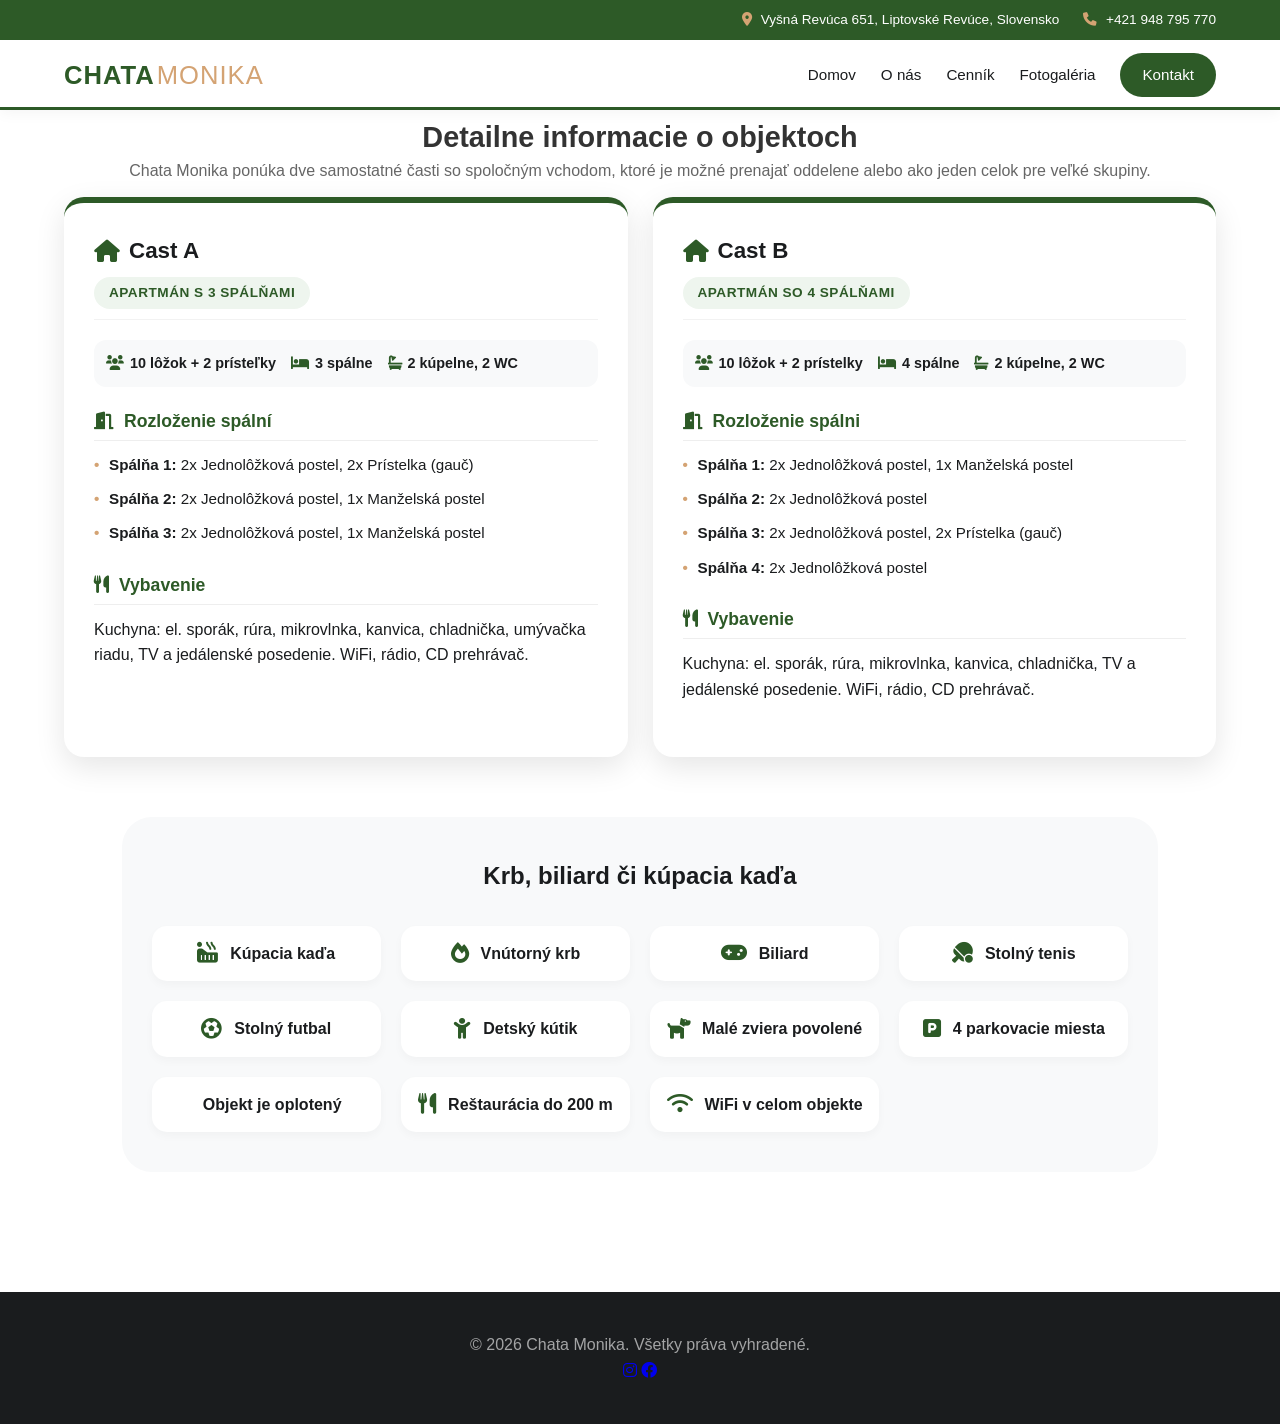
==== additional.html @ 8c073a91 "moja prva zmena" ====
<!DOCTYPE html>
<html lang="sk">
<head>
    <meta charset="UTF-8">
    <meta name="viewport" content="width=device-width, initial-scale=1.0">
    <title>Bližšie informácie | Chata Monika</title>
    <link rel="stylesheet" href="style.css">
    <link rel="stylesheet" href="https://cdnjs.cloudflare.com/ajax/libs/font-awesome/6.0.0/css/all.min.css">
</head>
<body>

    <div class="topbar">
        <div class="topbar-content">
            <span><i class="fas fa-map-marker-alt"></i> Vyšná Revúca 651, Liptovské Revúce, Slovensko</span>
            <span><i class="fas fa-phone"></i> +421 948 795 770</span>
        </div>
    </div>

    <nav>
        <div class="nav-container">
            <div class="logo">
                <a href="index.html#domov">CHATA<span>MONIKA</span></a>
            </div>
            
            <div class="menu-toggle" id="mobile-menu">
                <i class="fas fa-bars"></i>
            </div>
            
            <div class="nav-links">
                <a href="index.html#domov">Domov</a>
                <a href="index.html#o-nas">O nás</a>
                <a href="index.html#cennik">Cenník</a>
                <a href="gallery.html">Fotogaléria</a>
                <a href="index.html#kontakt" class="btn-small">Kontakt</a>
            </div>
        </div>
    </nav>

    <main class="main-layout additional-page">
        <article class="content-area">
            
            <header class="section-header">
                <h1>Detailne informacie o objektoch</h1>
                <p>Chata Monika ponúka dve samostatné časti so spoločným vchodom, ktoré je možné prenajať oddelene alebo ako jeden celok pre veľké skupiny.</p>
            </header>

            <div class="object-grid">
                
                <div class="object-card">
                    <div class="object-header">
                        <h2><i class="fas fa-home"></i> Cast A</h2>
                        <span class="tag">Apartmán s 3 spálňami</span>
                    </div>
                    
                    <div class="object-info-basic">
                        <span><i class="fas fa-users"></i> 10 lôžok + 2 prísteľky</span>
                        <span><i class="fas fa-bed"></i> 3 spálne</span>
                        <span><i class="fas fa-bath"></i> 2 kúpelne, 2 WC</span>
                    </div>

                    <div class="detail-block">
                        <h3><i class="fas fa-door-open"></i> Rozloženie spální</h3>
                        <ul class="detail-list">
                            <li><strong>Spálňa 1:</strong> 2x Jednolôžková postel, 2x Prístelka (gauč)</li>
                            <li><strong>Spálňa 2:</strong> 2x Jednolôžková postel, 1x Manželská postel</li>
                            <li><strong>Spálňa 3:</strong> 2x Jednolôžková postel, 1x Manželská postel</li>
                        </ul>
                    </div>

                    <div class="detail-block">
                        <h3><i class="fas fa-utensils"></i> Vybavenie</h3>
                        <p>Kuchyna: el. sporák, rúra, mikrovlnka, kanvica, chladnička, umývačka riadu, TV a jedálenské posedenie. WiFi, rádio, CD prehrávač.</p>
                    </div>
                </div>

                <div class="object-card">
                    <div class="object-header">
                        <h2><i class="fas fa-home"></i> Cast B</h2>
                        <span class="tag">Apartmán so 4 spálňami</span>
                    </div>
                    
                    <div class="object-info-basic">
                        <span><i class="fas fa-users"></i> 10 lôžok + 2 prístelky</span>
                        <span><i class="fas fa-bed"></i> 4 spálne</span>
                        <span><i class="fas fa-bath"></i> 2 kúpelne, 2 WC</span>
                    </div>

                    <div class="detail-block">
                        <h3><i class="fas fa-door-open"></i> Rozloženie spálni</h3>
                        <ul class="detail-list">
                            <li><strong>Spálňa 1:</strong> 2x Jednolôžková postel, 1x Manželská postel</li>
                            <li><strong>Spálňa 2:</strong> 2x Jednolôžková postel</li>
                            <li><strong>Spálňa 3:</strong> 2x Jednolôžková postel, 2x Prístelka (gauč)</li>
                            <li><strong>Spálňa 4:</strong> 2x Jednolôžková postel</li>
                        </ul>
                    </div>

                    <div class="detail-block">
                        <h3><i class="fas fa-utensils"></i> Vybavenie</h3>
                        <p>Kuchyna: el. sporák, rúra, mikrovlnka, kanvica, chladnička, TV a jedálenské posedenie. WiFi, rádio, CD prehrávač.</p>
                    </div>
                </div>

            </div>

            <section class="common-amenities">
                <h2>Krb, biliard či kúpacia kaďa</h2>
                <div class="amenities-grid">
                    <div class="amenity-item"><i class="fas fa-hot-tub"></i> Kúpacia kaďa</div>
                    <div class="amenity-item"><i class="fas fa-fire"></i> Vnútorný krb</div>
                    <div class="amenity-item"><i class="fas fa-gamepad"></i> Biliard</div>
                    
                    <div class="amenity-item"><i class="fas fa-table-tennis"></i> Stolný tenis</div>
                    <div class="amenity-item"><i class="fas fa-futbol"></i> Stolný futbal</div>
                    <div class="amenity-item"><i class="fas fa-child"></i> Detský kútik</div>
                    
                    <div class="amenity-item"><i class="fas fa-dog"></i> Malé zviera povolené</div>
                    <div class="amenity-item"><i class="fas fa-parking"></i> 4 parkovacie miesta</div>
                    <div class="amenity-item"><i class="fas fa-fence"></i> Objekt je oplotený</div>
                    <div class="amenity-item"><i class="fas fa-utensils"></i> Reštaurácia do 200 m</div>
                    <div class="amenity-item"><i class="fas fa-wifi"></i> WiFi v celom objekte</div>
                </div>
            </section>

        </article>
    </main>

    <footer id="footer">
        <div class="footer-grid">
            <p>&copy; 2026 Chata Monika. Všetky práva vyhradené.</p>
            <div class="socials">
                <a href="#"><i class="fab fa-instagram"></i></a>
                <a href="#"><i class="fab fa-facebook"></i></a>
            </div>
        </div>
    </footer>

<script src="script.js"></script>
</body>
</html>
---- style.css ----
/* --- MODERNÉ PREMENNÉ --- */
:root {
    --primary: #2d5a27;
    --primary-dark: #1e3d1a;
    --accent: #d4a373;
    --dark: #1a1c1e;
    --light: #f8f9fa;
    --white: #ffffff;
    --shadow: 0 10px 30px rgba(0,0,0,0.1);
    --transition: all 0.4s cubic-bezier(0.25, 0.8, 0.25, 1);
}

/* --- ZÁKLADNÝ RESET --- */
* {
    margin: 0;
    padding: 0;
    box-sizing: border-box;
    -webkit-tap-highlight-color: transparent;
}

html { scroll-behavior: smooth; }

body {
    font-family: -apple-system, BlinkMacSystemFont, "Segoe UI", Roboto, Helvetica, Arial, sans-serif;
    line-height: 1.6;
    color: var(--dark);
    background-color: var(--white);
    overflow-x: hidden;
}

section[id] { scroll-margin-top: 100px; }


/* --- TOPBAR --- */
.topbar {
    background: var(--primary);
    color: var(--white);
    font-size: 0.85rem;
    padding: 0 5%;
    display: flex;
    justify-content: flex-end;
    align-items: center;
    position: fixed;
    width: 100%;
    top: 0;
    z-index: 1001;
    height: 40px;
}

.topbar-content span { margin-left: 20px; font-weight: 300; }
.topbar-content i { margin-right: 5px; color: var(--accent); }

/* --- NAVIGÁCIA --- */
nav {
    background: rgba(255, 255, 255, 0.95);
    backdrop-filter: blur(10px);
    height: 70px;
    display: flex;
    align-items: center;
    position: fixed;
    width: 100%;
    top: 40px;
    z-index: 1000;
    box-shadow: 0 2px 15px rgba(0,0,0,0.05);
}

nav::after {
    content: "";
    position: absolute;
    bottom: 0;
    left: 0;
    width: 100%;
    height: 3px;
    background-color: var(--primary);
    z-index: 1001;
}

.nav-container {
    width: 90%;
    max-width: 1200px;
    margin: auto;
    display: flex;
    justify-content: space-between;
    align-items: center;
}

/* --- LOGO --- */
.logo { font-size: 1.6rem; font-weight: 800; letter-spacing: 1px; text-transform: uppercase; }
.logo a { text-decoration: none; color: var(--primary); display: block; transition: var(--transition); }
.logo a span { font-weight: 300; color: var(--accent); margin-left: 2px; }

/* --- MENU TOGGLE (HAMBURGER) --- */
.menu-toggle {
    display: none; /* Skryté na desktope */
    cursor: pointer;
    font-size: 1.5rem;
    color: var(--primary);
}

/* --- NAV LINKS --- */
.nav-links { display: flex; align-items: center; }
.nav-links a { text-decoration: none; color: var(--dark); margin-left: 25px; font-weight: 500; font-size: 0.95rem; transition: var(--transition); }
.nav-links a:hover { color: var(--primary); }
.btn-small { background: var(--primary); color: var(--white) !important; padding: 10px 22px; border-radius: 50px; font-size: 0.85rem; }

/* --- MOBILNÁ RESPONSIVITA (DOPLNENIE) --- */
@media (max-width: 768px) {
    .menu-toggle { display: block; } /* Zobraziť hamburger */
    
    .nav-links {
        display: none; /* Pôvodne skryté */
        flex-direction: column;
        position: absolute;
        top: 70px; /* Pod navigáciou */
        left: 0;
        width: 100%;
        background: white;
        padding: 20px 0;
        box-shadow: 0 10px 10px rgba(0,0,0,0.1);
        text-align: center;
    }

    .nav-links.active { display: flex; } /* Zobraziť po kliknutí cez JS */

    .nav-links a {
        margin: 15px 0;
        font-size: 1.2rem;
        display: block;
    }
}

/* --- HERO SEKCIÁ --- */
header {
    height: 100vh;
    background: linear-gradient(rgba(0,0,0,0.5), rgba(0,0,0,0.3)), url('img/hero.webp') center/cover no-repeat;
    display: flex;
    justify-content: center;
    align-items: center;
    text-align: center;
    color: var(--white);
    padding: 110px 20px 0;
}

.hero-content h1 { font-size: clamp(2.5rem, 8vw, 4.5rem); margin-bottom: 20px; font-weight: 800; }
.btn { background: var(--primary); color: var(--white); padding: 18px 45px; text-decoration: none; border-radius: 50px; font-weight: 600; display: inline-block; transition: var(--transition); }
.btn:hover { background: var(--primary-dark); transform: translateY(-2px); }

/* --- HLAVNÝ LAYOUT --- */
.main-layout {
    display: grid;
    grid-template-columns: 350px 1fr;
    gap: 60px;
    padding: 120px 5%;
    max-width: 1400px;
    margin: auto;
}



/* --- OBSAHOVÁ ČASŤ --- */
.section-header { margin-bottom: 40px; }
.section-header h2 { font-size: clamp(2rem, 5vw, 2.8rem); color: var(--primary); margin-bottom: 15px; }
.bg-light { background-color: var(--light); padding: 80px 50px; border-radius: 40px; }

/* --- CENNÍK --- */
.pricing-table { display: grid; grid-template-columns: repeat(auto-fit, minmax(280px, 1fr)); gap: 30px; margin-bottom: 60px; }
.price-item { background: var(--white); padding: 40px; border-radius: 25px; text-align: center; box-shadow: var(--shadow); }

/* --- KONTAKT A MAPA --- */
.contact-section { margin-top: 80px; }
.contact-wrapper { display: grid; grid-template-columns: 1fr 1fr; gap: 40px; align-items: center; }
.contact-item { display: flex; align-items: center; gap: 15px; margin-bottom: 25px; font-size: 1.2rem; }
.contact-item i { font-size: 1.5rem; color: var(--primary); width: 30px; }
.map-container { border-radius: 20px; overflow: hidden; box-shadow: var(--shadow); height: 400px; }

/* --- SOCIÁLNE SIETE (Zjednotené a čisté) --- */
.contact-socials { display: flex; flex-direction: column; gap: 15px; margin-top: 30px; }
.contact-socials a { display: flex; align-items: center; gap: 15px; text-decoration: none !important; color: var(--dark) !important; font-weight: 500; padding: 12px 20px; border-radius: 12px; transition: var(--transition); border: 1px solid rgba(0, 0, 0, 0.05); }

/* Hover efekt */
.contact-socials a:hover {
    background: var(--light);
    border-color: var(--primary);
    color: var(--primary) !important; /* Text sa pri hoveri zafarbí na primárnu */
    transform: translateX(5px);
}

/* Ikony v odkazoch */
.contact-socials a i {
    font-size: 1.5rem;
    color: var(--primary);
    width: 30px;
    text-align: center;
    transition: var(--transition);
}

/* --- AKTIVITY --- */
.activities { background: #f0f4f0; padding: 40px; border-left: 6px solid var(--primary); border-radius: 15px; margin: 40px 0; }

/* --- FOOTER --- */
footer { padding: 40px 5%; background: var(--dark); color: rgba(255,255,255,0.6); text-align: center; }

/* --- RESPONSIVITA --- */
@media (max-width: 1100px) {
    .main-layout { grid-template-columns: 1fr; }
    .sidebar-sticky { position: static; order: 2; }
    .slideshow-container { aspect-ratio: 16 / 9; }
}

@media (max-width: 768px) {
    .nav-links { display: none; }
    .contact-wrapper { grid-template-columns: 1fr; }
    .bg-light { padding: 40px 20px; }
}

/* --- GALERIA A SLIDERY --- */

.gallery-category { 
    margin: 60px 0; 
    position: relative; 
}

.gallery-category h2 { 
    color: var(--primary); 
    font-size: 1.8rem; 
    margin-bottom: 25px; 
    position: relative; 
    z-index: 5;
}


/* --- SLIDER CONTAINER --- */

.slider-container {
    position: relative;
    width: 100%;
}


/* --- VIEWPORT (SCROLL AREA) --- */

.slider-viewport {
    width: 100%;
    overflow-x: auto;
    scroll-snap-type: x mandatory;

    -webkit-overflow-scrolling: touch; /* smooth iOS */

    scrollbar-width: none;
    padding: 20px 0;

    cursor: grab;
}

.slider-viewport:active {
    cursor: grabbing;
}

.slider-viewport::-webkit-scrollbar { 
    display: none;
}


/* --- TRACK --- */

.slider-track {
    display: flex;
    gap: 20px;
    width: max-content;
}


/* --- SLIDE --- */

.slide {
    scroll-snap-align: start;

    /* OPRAVA: flex a width zabezpecia stabilitu rozmerov */
    flex: 0 0 300px;
    width: 300px;
    height: 400px;

    /* Volitelne: Background zabrani blikaniu bielej plochy kym sa nacita img */
    background: #f0f0f0; 

    border-radius: 20px;
    overflow: hidden;

    transition: transform 0.4s ease, box-shadow 0.4s ease;
    
    /* Zabezpeci, ze hover efekt (scale) nebude orezany okolitym kontajnerom */
    position: relative;
    z-index: 1;
}

.slide:hover {
    transform: scale(1.04);
    box-shadow: 0 20px 40px rgba(0,0,0,0.25);
    z-index: 10;
}



/* --- IMAGE --- */

.slide img {
    width: 100%;
    height: 100%;
    object-fit: cover;
    display: block;
}


/* --- BUTTONS --- */

.slider-btn {
    position: absolute;
    top: 50%;
    transform: translateY(-50%);

    width: 50px;
    height: 50px;

    border: none;
    border-radius: 50%;

    background: rgba(0,0,0,0.6);
    backdrop-filter: blur(6px);

    color: white;
    cursor: pointer;

    display: flex;
    align-items: center;
    justify-content: center;

    z-index: 100;

    transition: 0.3s;

    box-shadow: 0 6px 20px rgba(0,0,0,0.3);
}

.slider-btn:hover { 
    background: var(--primary); 
    transform: translateY(-50%) scale(1.1);
}

.slider-btn.prev { left: 10px; }
.slider-btn.next { right: 10px; }


/* --- MOBILE --- */

@media (max-width: 768px) {

    .slide {
        /* OPRAVA: flex a width držia box na 260px bez ohľadu na fotku */
        flex: 0 0 260px;
        width: 260px;
        height: 320px;
    }

    .slider-btn {
        width: 40px;
        height: 40px;
        font-size: 0.8rem;
        /* Voliteľné: na mobile sa často tlačidlá skryjú, aby nezavadzali swipe-u */
        /* display: none; */ 
    }

}



/* --- LIGHTBOX --- */

.lightbox {
    position: fixed;
    inset: 0;

    background: rgba(0,0,0,0.95);

    display: flex;
    align-items: center;
    justify-content: center;

    opacity: 0;
    pointer-events: none;

    transition: 0.3s;

    z-index: 9999;
    padding: 20px;
}

.lightbox.active { 
    opacity: 1; 
    pointer-events: all; 
}


.lightbox img {
    max-width: 90%;
    max-height: 80vh;

    border-radius: 12px;

    box-shadow: 0 0 50px rgba(0,0,0,0.5);
}

.lightbox-prev,
.lightbox-next {
    position: absolute;
    top: 50%;
    transform: translateY(-50%);
    
    background: rgba(0,0,0,0.6);
    border: none;
    color: white;
    
    width: 50px;
    height: 50px;
    border-radius: 50%;
    
    cursor: pointer;
    font-size: 1.2rem;
    z-index: 10;
}

.lightbox-prev { left: 20px; }
.lightbox-next { right: 20px; }

.lightbox-prev:hover,
.lightbox-next:hover {
    background: var(--primary);
}


/* CLOSE BUTTON */

.close-lightbox {
    position: absolute;
    top: 20px;
    right: 30px;

    color: white;
    font-size: 3rem;

    cursor: pointer;
    line-height: 1;

    transition: 0.2s;
}

.close-lightbox:hover {
    transform: scale(1.1);
}

/* --- ZJEDNOTENY SIDEBAR --- */
.sidebar-sticky { 
    position: sticky; 
    top: 130px; 
    display: flex;
    flex-direction: column;
    gap: 20px;
}

.sidebar-box {
    position: relative; 
    width: 100%; 
    aspect-ratio: 4 / 5; 
    overflow: hidden; 
    border-radius: 20px; 
    box-shadow: var(--shadow);
    background: #f0f0f0;
}


/* --- SLIDESHOW WRAPPER --- */
.slideshow-container {
    position: relative;
    width: 100%;
    height: 100%;
}


/* --- FOTOSLIDESHOW --- */
.sidebar-slides { 
    position: absolute;
    inset: 0;

    width: 100%; 
    height: 100%; 

    background-size: cover;
    background-position: center;
    background-repeat: no-repeat;

    opacity: 0;

    animation: slideSequence 24s infinite;
    animation-fill-mode: both;

    will-change: opacity, transform; /* performance boost */
}


/* --- IMAGES --- */
.slide-1 { background-image: url('img/slide1.webp'); animation-delay: 0s; }
.slide-2 { background-image: url('img/slide2.webp'); animation-delay: 8s; }
.slide-3 { background-image: url('img/slide3.webp'); animation-delay: 16s; }


/* --- RECENZIE --- */
.review-card-sidebar {
    position: absolute;
    inset: 0;

    padding: 30px;

    display: flex;
    flex-direction: column;
    justify-content: center;
    align-items: center;

    text-align: center;

    opacity: 0;
    background: white;

    transition: opacity 1.5s ease-in-out;

    z-index: 2;
}

.review-card-sidebar.active {
    opacity: 1;
}


/* --- STYL TEXTU RECENZII --- */
.review-card-sidebar .quote-icon { 
    font-size: 1rem; 
    color: var(--primary); 
    opacity: 0.2; 
    margin-bottom: 5px; 
}

.review-card-sidebar p { 
    font-style: italic; 
    color: #333; 
    font-size: 1.05rem; 
    line-height: 1.6; 
    margin: 0; 
}

.review-card-sidebar h4 { 
    margin-top: 15px; 
    color: var(--primary); 
    font-size: 1rem; 
    font-weight: bold; 
}

.review-card-sidebar i.fa-star { 
    color: #ffc107; 
    font-size: 0.8rem; 
    margin: 2px; 
}

.review-card-sidebar .platform-tag { 
    font-size: 0.65rem; 
    text-transform: uppercase; 
    color: #bbb; 
    margin-top: 8px; 
    letter-spacing: 1px; 
}


/* --- RESPONZIVITA --- */
/* --- TABLET --- */
@media (max-width: 992px) {

    .sidebar-sticky {
        position: static;

        display: grid;
        grid-template-columns: repeat(2, minmax(0, 1fr)); /* 🔥 kľúčové */
        gap: 20px;

        margin-top: 30px;
    }
    .sidebar-box:hover {
        transform: translateY(-5px);
        transition: 0.3s;
    }
    .sidebar-box {
        aspect-ratio: auto;  /* ❗ vypnúť ratio */
        height: 300px;       /* stabilná výška */
        width: 100%;
    }

    .review-card-sidebar {
        padding: 20px; /* menší padding */
    }

}


/* --- MOBILE --- */
@media (max-width: 600px) {

    .sidebar-sticky {
        display: grid;
        grid-template-columns: 1fr; /* pod sebou */
    }

    .sidebar-box {
        height: 260px;
    }

}

/* --- ANIMACIA (VYLEPSENA + SMOOTH + ZOOM) --- */
@keyframes slideSequence {
    0%   { opacity: 0; }
    5%   { opacity: 1; }

    28%  { opacity: 1; }
    33%  { opacity: 0; }

    100% { opacity: 0; }
}

/* --- PARTNERSKA SEKCIÁ (MEGAUBYTOVANIE) --- */
.partner-section { 
    padding: 60px 5%; 
    background-color: var(--white); 
    display: flex; 
    justify-content: center; 
    width: 100%;
    box-sizing: border-box; /* Klucove: padding nepredlzi sirku nad 100% */
}

.partner-text-container { 
    width: 100%;
    max-width: 900px; 
    padding: 30px; 
    background: var(--white); 
    border-radius: 20px; 
    box-shadow: var(--shadow); 
    text-align: center; 
    transition: var(--transition); 
    border: 1px solid rgba(0, 0, 0, 0.05); 
    box-sizing: border-box; /* Klucove pre vnutorne rozmery */
}

.partner-text-container:hover { 
    transform: translateY(-5px); 
    border-color: var(--primary); 
}

.partner-header { 
    display: flex; 
    align-items: center; 
    justify-content: center; 
    gap: 15px; 
    margin-bottom: 20px; 
    flex-wrap: wrap; /* Ak je malo miesta, logo a text sa daju pod seba */
}

.partner-logo-small { 
    height: 30px; 
    width: auto; 
    max-width: 100%; /* Poistka pre obrazok */
    transition: var(--transition); 
}

.partner-header span { 
    font-size: 0.85rem; 
    font-weight: 700; 
    text-transform: uppercase; 
    letter-spacing: 1px; 
    color: var(--primary); 
}

.partner-description { 
    font-size: 1rem; 
    line-height: 1.8; 
    color: #555; 
    margin: 0; 
    word-wrap: break-word; /* Zabrani pretekaniu dlhych slov */
}

/* Stylovanie SEO odkazov */
.partner-description a { 
    color: var(--primary); 
    text-decoration: none; 
    font-weight: 600; 
    transition: var(--transition); 
    border-bottom: 1px solid rgba(45, 90, 39, 0.2); 
    display: inline-block; /* Lepsie zalamovanie odkazov */
}

.partner-description a:hover { 
    color: var(--primary-dark); 
    border-bottom-color: var(--primary); 
    background-color: rgba(45, 90, 39, 0.05); 
}

/* Responzivita pre mobil */
@media (max-width: 768px) {
    .partner-section { 
        padding: 40px 15px; /* Mensi padding na bokoch pre mobil */
    }
    .partner-text-container {
        padding: 20px; /* Mensi vnutorny padding */
    }
    .partner-header { 
        flex-direction: column; 
        gap: 10px; 
    }
    .partner-description { 
        font-size: 0.95rem; 
        text-align: center; /* Justify na mobile casto sposobuje vizualne chyby */
    }
}

/* --- KOMPLETNY DOPLNOK PRE ADDITIONAL.HTML --- */

/* 1. ABSOLUTNY RESET HLAVNEHO KONTAJNERA */
main.main-layout.additional-page {
    display: block !important;
    grid-template-columns: 1fr !important; 
    grid-template-areas: none !important;
    width: 100% !important;
    max-width: 100% !important; 
    margin: 0 !important;
    /* BEZPECNA MEDZERA PRE MENU (zabrani skrytiu textu pod navigaciu) */
    padding-top: 120px !important; 
    float: none !important;
}

/* --- EXTRA KOMPAKTNA HLAVICKA (BEZ FOTKY) --- */
.additional-page .section-header {
    display: block !important;
    text-align: center !important;
    width: 100% !important;
    
    background: none !important;
    background-color: transparent !important;
    min-height: 0 !important; 
    height: auto !important;
    
    /* ODSTRANENY PADDING A ZMENSENY MARGIN */
    padding: 0 !important; 
    margin: 0 auto 15px auto !important;
}

/* ODSTRANENIE MEDZIER V TEXTE */
.additional-page .section-header h1 {
    margin: 0 !important;
    padding: 0 !important;
    font-size: 1.8rem !important;
    color: #333333 !important; /* Tmave pismo pre svetle pozadie */
    line-height: 1.2 !important;
    text-shadow: none !important;
}

.additional-page .section-header p {
    margin: 5px 0 0 0 !important;
    padding: 0 !important;
    font-size: 1rem !important;
    color: #666666 !important;
    line-height: 1.4 !important;
}

/* OBMEDZENIE TEXTU A OBSAHU */
.additional-page .section-header h1,
.additional-page .section-header p,
.additional-page .content-area,
.object-grid,
.common-amenities {
    max-width: 1200px !important;
    margin-left: auto !important;
    margin-right: auto !important;
    width: 90% !important;
}

/* --------------------------------------------------- */

/* 2. RESET VNUTORNEHO CLANKU */
.additional-page .content-area {
    display: block !important;
    width: 100% !important;
    max-width: 100% !important;
    margin: 0 auto !important;
    padding: 0 !important;
    float: none !important;
}

/* 3. KARTY OBJEKTOV (Grid system) */
.object-grid {
    display: grid !important;
    grid-template-columns: repeat(auto-fit, minmax(320px, 1fr)) !important; 
    gap: 25px !important;
    /* PRISUNUTE K TEXTU */
    margin-top: 10px !important; 
    width: 100% !important;
}

.object-card {
    background: var(--white, #ffffff);
    padding: 30px;
    border-radius: 20px;
    box-shadow: var(--shadow, 0 4px 15px rgba(0,0,0,0.1));
    border-top: 6px solid var(--primary, #4caf50);
    transition: transform 0.3s ease;
}

.object-card:hover { 
    transform: translateY(-5px); 
}

/* 4. HLAVICKA KARTY A TAGY */
.object-header {
    margin-bottom: 15px;
    border-bottom: 1px solid rgba(0,0,0,0.05);
    padding-bottom: 10px;
}

.object-header h2 {
    font-size: 1.4rem;
    color: var(--dark, #222);
    display: flex;
    align-items: center;
    gap: 10px;
    margin: 0;
}

.object-header h2 i {
    color: var(--primary, #4caf50);
}

.tag {
    display: inline-block;
    background: #eef5ee;
    color: var(--primary, #4caf50);
    padding: 5px 15px;
    border-radius: 50px;
    font-size: 0.85rem;
    font-weight: 700;
    text-transform: uppercase;
    letter-spacing: 0.5px;
    margin-top: 8px;
}

/* 5. RYCHLE INFO (Ikony) */
.object-info-basic {
    display: flex;
    flex-wrap: wrap;
    gap: 15px;
    margin: 20px 0;
    background: var(--light, #f8f9fa);
    padding: 12px;
    border-radius: 12px;
}

.object-info-basic span {
    font-size: 0.9rem;
    font-weight: 600;
    display: flex;
    align-items: center;
    gap: 6px;
}

.object-info-basic i {
    color: var(--primary, #4caf50);
}

/* 6. DETAILNE BLOKY A ZOZNAMY */
.detail-block {
    margin-bottom: 25px;
}

.detail-block h3 {
    font-size: 1.1rem;
    color: var(--primary, #4caf50);
    margin-bottom: 12px;
    border-bottom: 1px solid #eee;
    padding-bottom: 5px;
    display: flex;
    align-items: center;
    gap: 10px;
}

.detail-list { 
    list-style: none; 
    padding: 0; 
}

.detail-list li { 
    margin-bottom: 10px; 
    font-size: 0.95rem; 
    padding-left: 15px;
    position: relative;
}

.detail-list li::before {
    content: "•";
    color: var(--accent, #ff9800);
    font-weight: bold;
    position: absolute;
    left: 0;
}

/* 7. SPOLOCNE VYBAVENIE (Spodna sekcia) */
.common-amenities {
    margin-top: 60px;
    background: var(--light, #f8f9fa);
    padding: 40px 30px;
    border-radius: 30px;
    text-align: center;
}

.amenities-grid {
    display: grid !important;
    grid-template-columns: repeat(auto-fit, minmax(200px, 1fr)) !important;
    gap: 20px;
    margin-top: 30px;
}

.amenity-item {
    background: var(--white, #ffffff);
    padding: 15px;
    border-radius: 15px;
    display: flex;
    align-items: center;
    justify-content: center;
    gap: 12px;
    font-weight: 600;
    box-shadow: 0 4px 10px rgba(0,0,0,0.03);
}

.amenity-item i { 
    color: var(--primary, #4caf50); 
    font-size: 1.3rem; 
}

/* 8. RESPONZIVITA (Tablet a Mobil) */
@media (max-width: 1200px) {
    main.main-layout.additional-page {
        width: 92% !important;
        grid-template-columns: 1fr !important;
        padding-top: 110px !important;
    }
}

@media (max-width: 768px) {
    main.main-layout.additional-page {
        padding-top: 100px !important; /* Bezpecna medzera pre mobilne menu */
    }

    .object-card {
        padding: 25px 20px;
    }

    .object-grid {
        grid-template-columns: 1fr !important;
        margin-top: 15px !important;
    }

    .common-amenities {
        padding: 40px 20px;
        border-radius: 25px;
    }

    .amenities-grid {
        grid-template-columns: 1fr 1fr !important;
        gap: 10px;
    }

    .amenity-item {
        font-size: 0.85rem;
        padding: 15px 10px;
    }
}
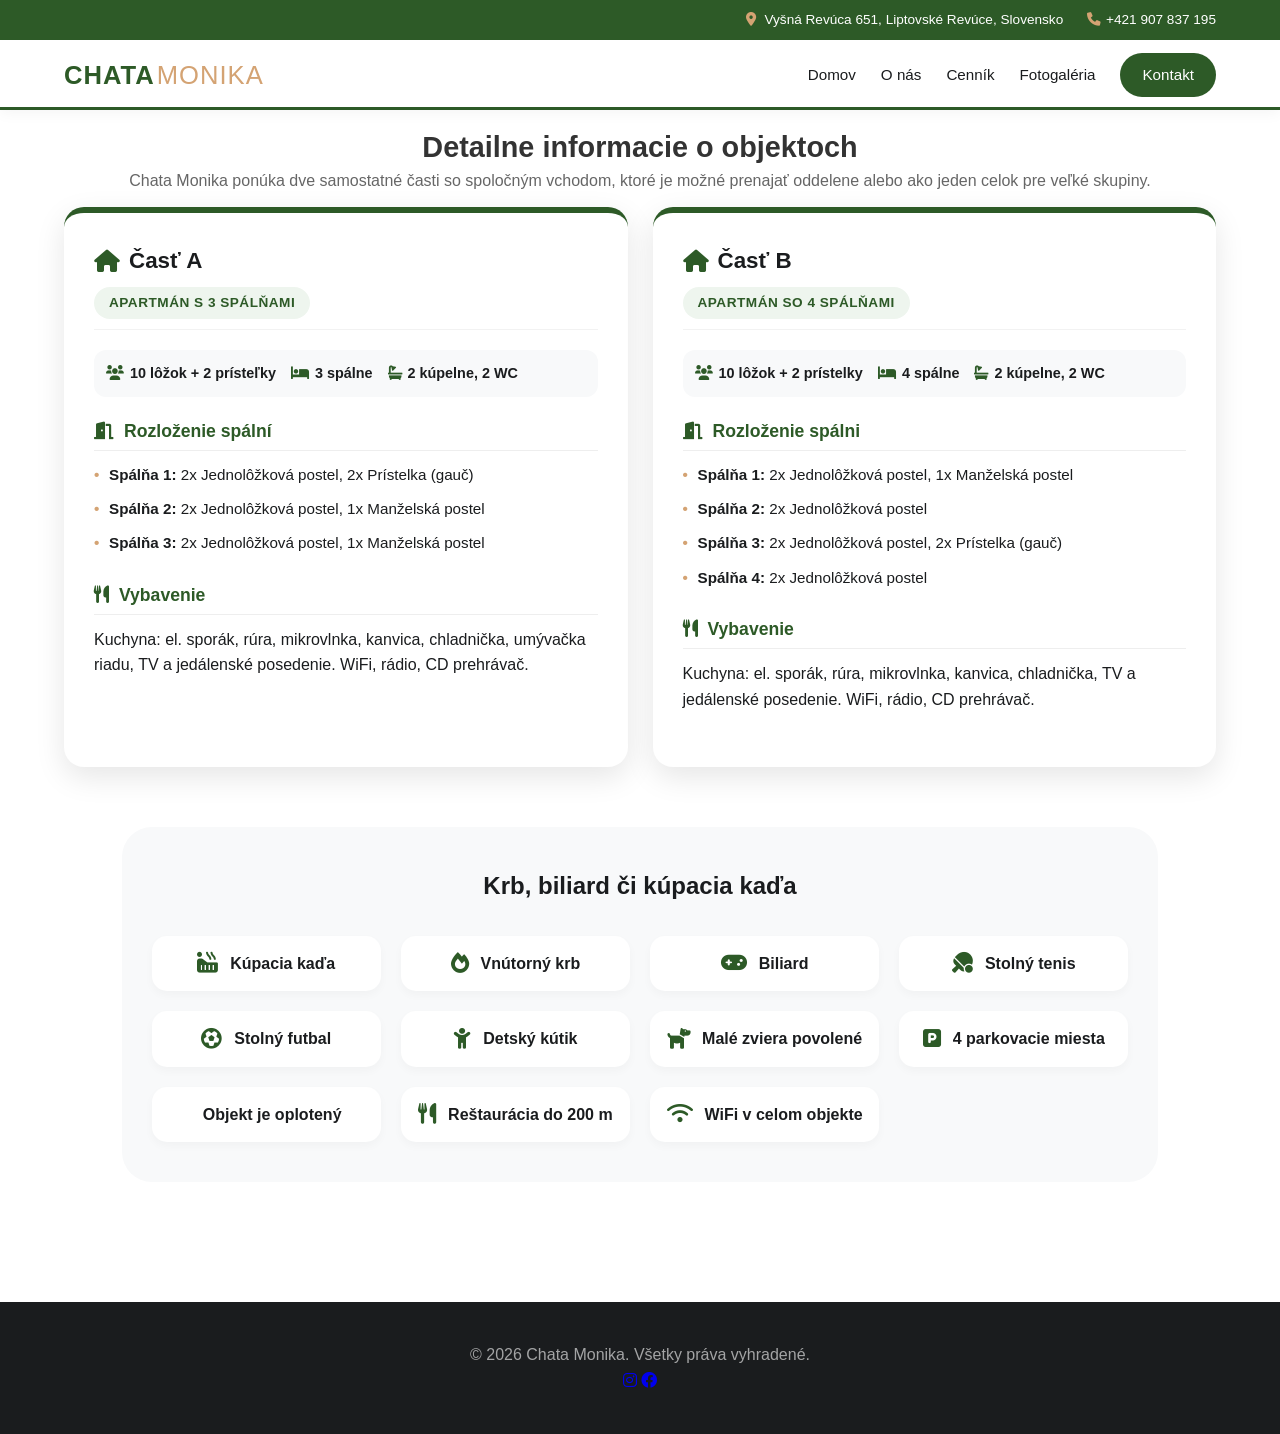
==== commit fef0b6b3: "upravene cislo" ====
--- a/additional.html
+++ b/additional.html
@@ -3,7 +3,25 @@
 <head>
     <meta charset="UTF-8">
     <meta name="viewport" content="width=device-width, initial-scale=1.0">
-    <title>Bližšie informácie | Chata Monika</title>
+
+    <title>Vybavenie a informácie | Chata Monika Liptovské Revúce</title>
+    <meta name="description" content="Všetko o vybavení Chaty Monika. Informácie o parkovaní, ohnisku, kuchyni a tipy na aktivity v Liptovských Revúcach a okolí Veľkej Fatry.">
+    <link rel="canonical" href="https://lrchatamonika.sk/additional.html">
+
+    <link rel="icon" type="image/png" href="/img/favicon/favicon-96x96.png" sizes="96x96" />
+    <link rel="icon" type="image/svg+xml" href="/img/favicon/favicon.svg" />
+    <link rel="shortcut icon" href="/img/favicon/favicon.ico" />
+    <link rel="apple-touch-icon" sizes="180x180" href="/img/favicon/apple-touch-icon.png" />
+    <meta name="apple-mobile-web-app-title" content="CHATA MONIKA" />
+    <link rel="manifest" href="/img/favicon/site.webmanifest" />
+
+    <meta property="og:type" content="website">
+    <meta property="og:url" content="https://lrchatamonika.sk/additional.html">
+    <meta property="og:title" content="Vybavenie a služby - Chata Monika">
+    <meta property="og:description" content="Podrobné informácie o vybavení chaty a možnostiach v okolí.">
+    <meta property="og:image" content="https://lrchatamonika.sk/img/favicon/og-image.png">
+
+
     <link rel="stylesheet" href="style.css">
     <link rel="stylesheet" href="https://cdnjs.cloudflare.com/ajax/libs/font-awesome/6.0.0/css/all.min.css">
 </head>
@@ -12,7 +30,7 @@
     <div class="topbar">
         <div class="topbar-content">
             <span><i class="fas fa-map-marker-alt"></i> Vyšná Revúca 651, Liptovské Revúce, Slovensko</span>
-            <span><i class="fas fa-phone"></i> +421 948 795 770</span>
+            <span><i class="fas fa-phone"></i>+421 907 837 195</span>
         </div>
     </div>
 
@@ -48,7 +66,7 @@
                 
                 <div class="object-card">
                     <div class="object-header">
-                        <h2><i class="fas fa-home"></i> Cast A</h2>
+                        <h2><i class="fas fa-home"></i> Časť A</h2>
                         <span class="tag">Apartmán s 3 spálňami</span>
                     </div>
                     
@@ -75,7 +93,7 @@
 
                 <div class="object-card">
                     <div class="object-header">
-                        <h2><i class="fas fa-home"></i> Cast B</h2>
+                        <h2><i class="fas fa-home"></i> Časť B</h2>
                         <span class="tag">Apartmán so 4 spálňami</span>
                     </div>
                     
--- a/style.css
+++ b/style.css
@@ -737,7 +737,7 @@
     max-width: 100% !important; 
     margin: 0 !important;
     /* BEZPECNA MEDZERA PRE MENU (zabrani skrytiu textu pod navigaciu) */
-    padding-top: 120px !important; 
+    padding-top: 130px !important; 
     float: none !important;
 }
 
@@ -975,6 +975,7 @@
         border-radius: 25px;
     }
 
+    
     .amenities-grid {
         grid-template-columns: 1fr 1fr !important;
         gap: 10px;
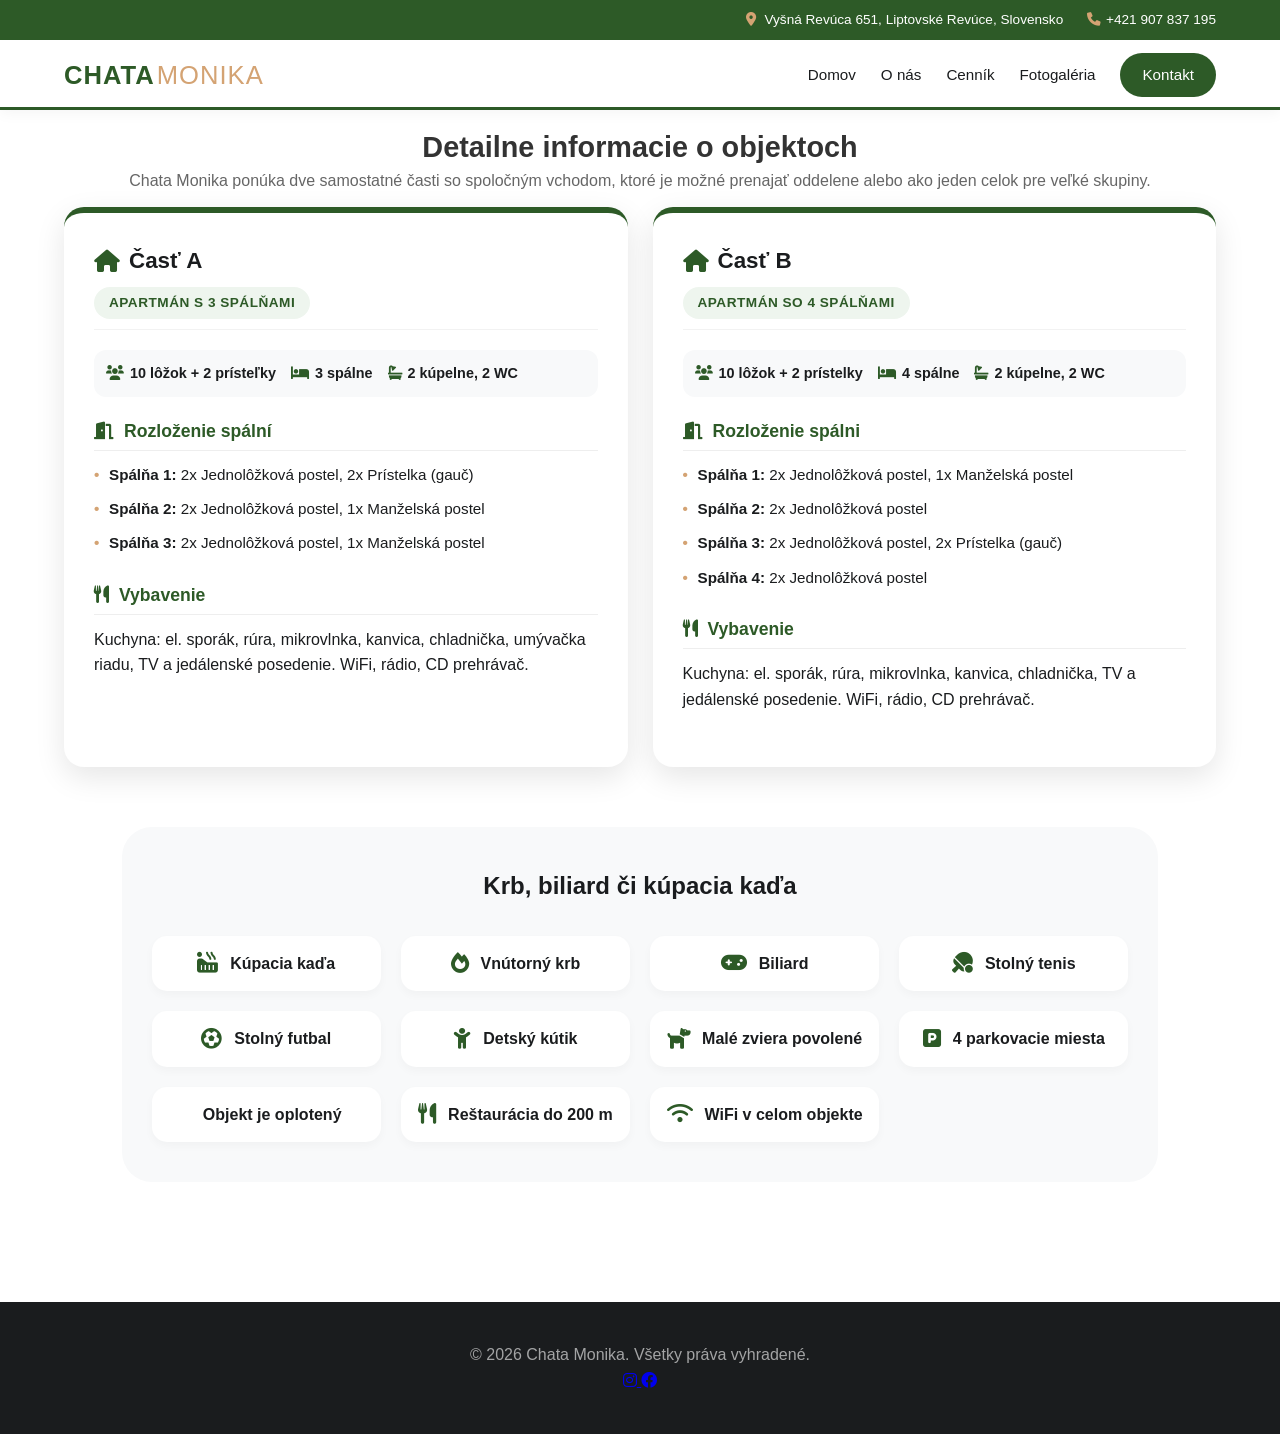
==== commit 9f23f80c: "footer a opraveny js" ====
--- a/additional.html
+++ b/additional.html
@@ -8,10 +8,10 @@
     <meta name="description" content="Všetko o vybavení Chaty Monika. Informácie o parkovaní, ohnisku, kuchyni a tipy na aktivity v Liptovských Revúcach a okolí Veľkej Fatry.">
     <link rel="canonical" href="https://lrchatamonika.sk/additional.html">
 
-    <link rel="icon" type="image/png" href="/img/favicon/favicon-96x96.png" sizes="96x96" />
-    <link rel="icon" type="image/svg+xml" href="/img/favicon/favicon.svg" />
-    <link rel="shortcut icon" href="/img/favicon/favicon.ico" />
-    <link rel="apple-touch-icon" sizes="180x180" href="/img/favicon/apple-touch-icon.png" />
+    <link rel="icon" type="image/png" href="/img/favicon/favicon-96x96.png" sizes="96x96" alt=""/>
+    <link rel="icon" type="image/svg+xml" href="/img/favicon/favicon.svg" alt =""/>
+    <link rel="shortcut icon" href="/img/favicon/favicon.ico" alt=""/>
+    <link rel="apple-touch-icon" sizes="180x180" href="/img/favicon/apple-touch-icon.png" alt=""/>
     <meta name="apple-mobile-web-app-title" content="CHATA MONIKA" />
     <link rel="manifest" href="/img/favicon/site.webmanifest" />
 
@@ -19,7 +19,7 @@
     <meta property="og:url" content="https://lrchatamonika.sk/additional.html">
     <meta property="og:title" content="Vybavenie a služby - Chata Monika">
     <meta property="og:description" content="Podrobné informácie o vybavení chaty a možnostiach v okolí.">
-    <meta property="og:image" content="https://lrchatamonika.sk/img/favicon/og-image.png">
+    <meta property="og:image" content="https://lrchatamonika.sk/img/favicon/og-image.png" alt="Chata Monika - logo">
 
 
     <link rel="stylesheet" href="style.css">
@@ -147,8 +147,13 @@
         <div class="footer-grid">
             <p>&copy; 2026 Chata Monika. Všetky práva vyhradené.</p>
             <div class="socials">
-                <a href="#"><i class="fab fa-instagram"></i></a>
-                <a href="#"><i class="fab fa-facebook"></i></a>
+                <a href="https://www.instagram.com/vas-profil" 
+				   target="_blank" 
+				   rel="noopener" 
+				   aria-label="Sledujte Chatu Monika na Instagrame">
+				   <i class="fab fa-instagram"></i>
+				</a>
+                <a href="https://www.facebook.com/people/Chata-Monika/61586157156309/" rel="noopener" target="_blank"><i class="fab fa-facebook" aria-label="Sledujte Chatu Monika na Facebooku"></i></a>
             </div>
         </div>
     </footer>
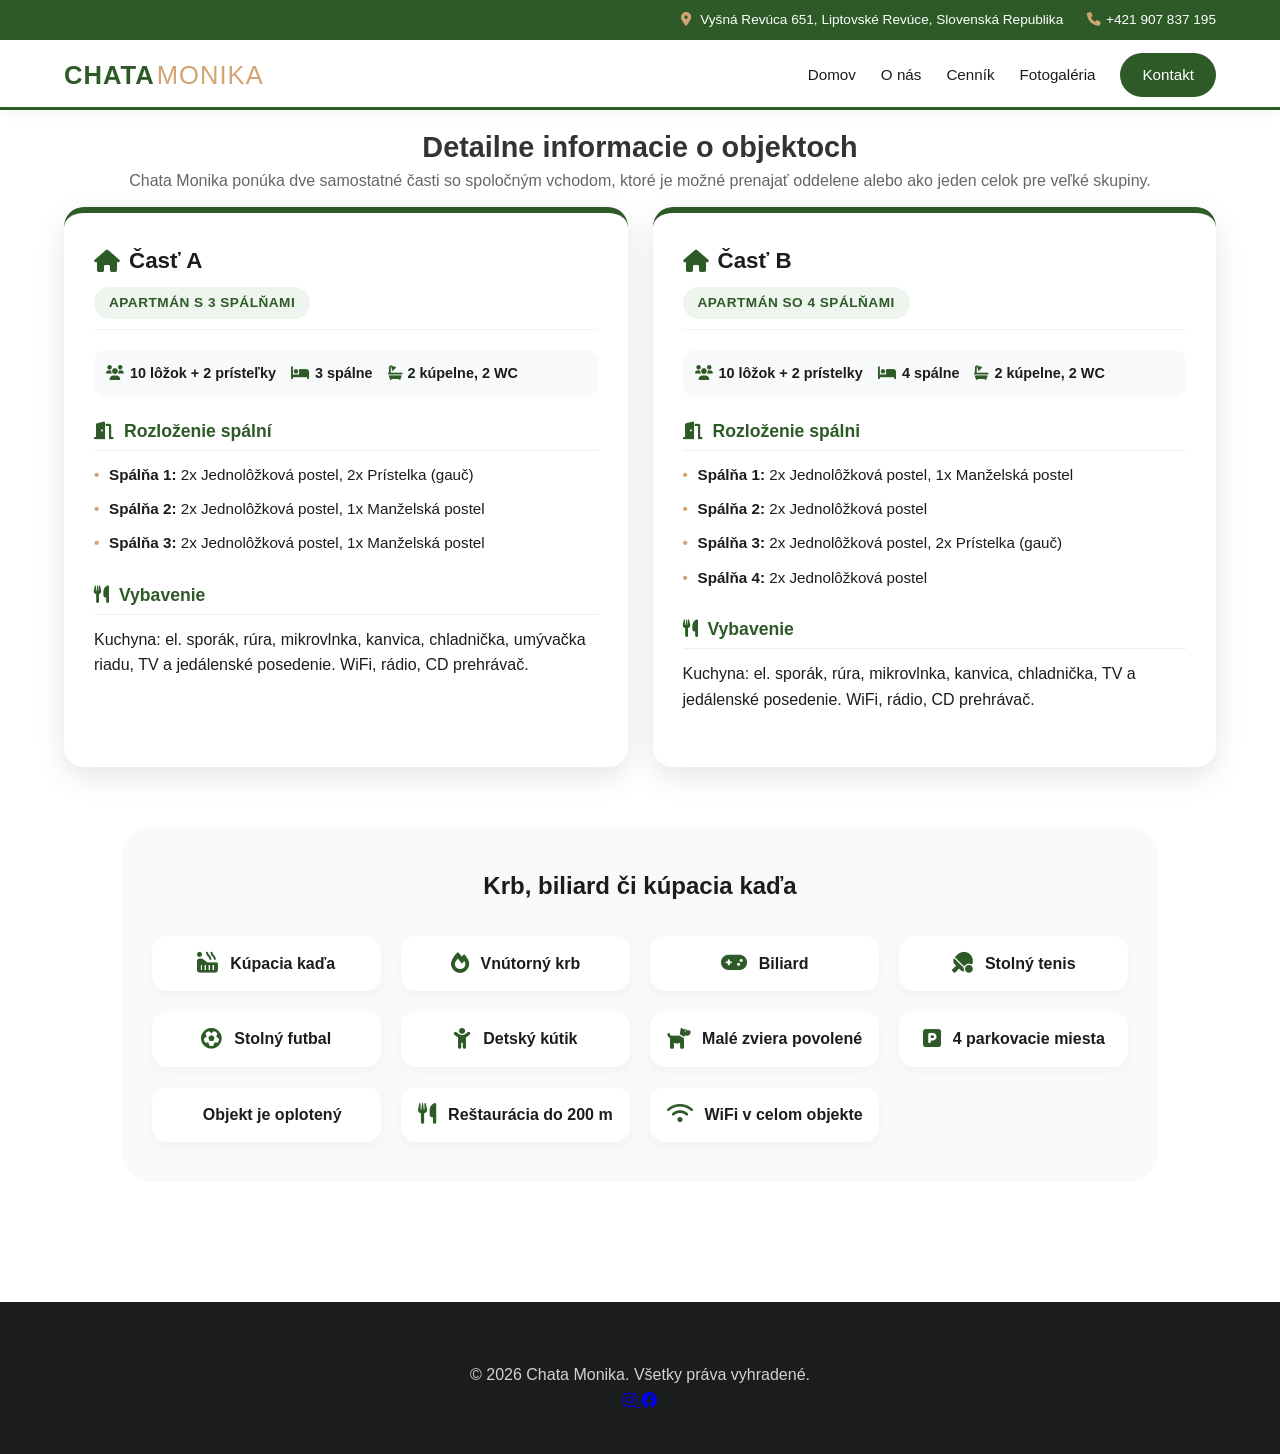
==== commit c15afd97: "optimalizacia kontaktov" ====
--- a/additional.html
+++ b/additional.html
@@ -29,7 +29,7 @@
 
     <div class="topbar">
         <div class="topbar-content">
-            <span><i class="fas fa-map-marker-alt"></i> Vyšná Revúca 651, Liptovské Revúce, Slovensko</span>
+            <span><i class="fas fa-map-marker-alt"></i> Vyšná Revúca 651, Liptovské Revúce, Slovenská Republika</span>
             <span><i class="fas fa-phone"></i>+421 907 837 195</span>
         </div>
     </div>
--- a/style.css
+++ b/style.css
@@ -167,50 +167,86 @@
 .price-item { background: var(--white); padding: 40px; border-radius: 25px; text-align: center; box-shadow: var(--shadow); }
 
 /* --- KONTAKT A MAPA --- */
-.contact-section { margin-top: 80px; }
-.contact-wrapper { display: grid; grid-template-columns: 1fr 1fr; gap: 40px; align-items: center; }
-.contact-item { display: flex; align-items: center; gap: 15px; margin-bottom: 25px; font-size: 1.2rem; }
-.contact-item i { font-size: 1.5rem; color: var(--primary); width: 30px; }
-.map-container { border-radius: 20px; overflow: hidden; box-shadow: var(--shadow); height: 400px; }
-
-/* --- SOCIÁLNE SIETE (Zjednotené a čisté) --- */
-.contact-socials { display: flex; flex-direction: column; gap: 15px; margin-top: 30px; }
-.contact-socials a { display: flex; align-items: center; gap: 15px; text-decoration: none !important; color: var(--dark) !important; font-weight: 500; padding: 12px 20px; border-radius: 12px; transition: var(--transition); border: 1px solid rgba(0, 0, 0, 0.05); }
-
-/* Hover efekt */
-.contact-socials a:hover {
+.contact-section { 
+    margin-top: 80px; 
+}
+
+.contact-wrapper { 
+    display: grid; 
+    grid-template-columns: 1fr 1fr; 
+    gap: 40px; 
+    align-items: center; 
+}
+
+/* Zjednotený štýl pre všetky kontaktné tlačidlá (Adresa, Tel, Mail, FB) */
+.contact-item { 
+    display: flex; 
+    align-items: center; 
+    gap: 15px; 
+    margin-bottom: 15px; 
+    font-size: 1.1rem; 
+    color: var(--dark);
+    text-decoration: none;
+    padding: 12px 20px; 
+    border-radius: 12px; 
+    transition: var(--transition); 
+    border: 1px solid rgba(0, 0, 0, 0.1);
+    font-weight: 500;
+    background: transparent;
+}
+
+/* Spoločný hover a focus efekt */
+.contact-item:hover,
+.contact-item:focus {
     background: var(--light);
     border-color: var(--primary);
-    color: var(--primary) !important; /* Text sa pri hoveri zafarbí na primárnu */
+    color: var(--primary);
     transform: translateX(5px);
-}
-
-/* Ikony v odkazoch */
-.contact-socials a i {
-    font-size: 1.5rem;
-    color: var(--primary);
-    width: 30px;
+    outline: none;
+}
+
+.contact-item i { 
+    font-size: 1.5rem; 
+    color: var(--primary); 
+    width: 30px; 
     text-align: center;
     transition: var(--transition);
 }
 
+.map-container { 
+    border-radius: 20px; 
+    overflow: hidden; 
+    box-shadow: var(--shadow); 
+    height: 400px; 
+    border: 0;
+}
+
 /* --- AKTIVITY --- */
-.activities { background: #f0f4f0; padding: 40px; border-left: 6px solid var(--primary); border-radius: 15px; margin: 40px 0; }
+.activities { 
+    background: #f0f4f0; 
+    padding: 40px; 
+    border-left: 6px solid var(--primary); 
+    border-radius: 15px; 
+    margin: 40px 0; 
+}
 
 /* --- FOOTER --- */
-footer { padding: 40px 5%; background: var(--dark); color: rgba(255,255,255,0.6); text-align: center; }
+footer { 
+    padding: 60px 5% 40px; 
+    background: var(--dark); 
+    color: rgba(255, 255, 255, 0.8); 
+    text-align: center; 
+}
 
 /* --- RESPONSIVITA --- */
 @media (max-width: 1100px) {
     .main-layout { grid-template-columns: 1fr; }
     .sidebar-sticky { position: static; order: 2; }
-    .slideshow-container { aspect-ratio: 16 / 9; }
 }
 
 @media (max-width: 768px) {
-    .nav-links { display: none; }
-    .contact-wrapper { grid-template-columns: 1fr; }
-    .bg-light { padding: 40px 20px; }
+    .contact-wrapper { grid-template-columns: 1fr; gap: 30px; }
+    .map-container { height: 300px; }
 }
 
 /* --- GALERIA A SLIDERY --- */
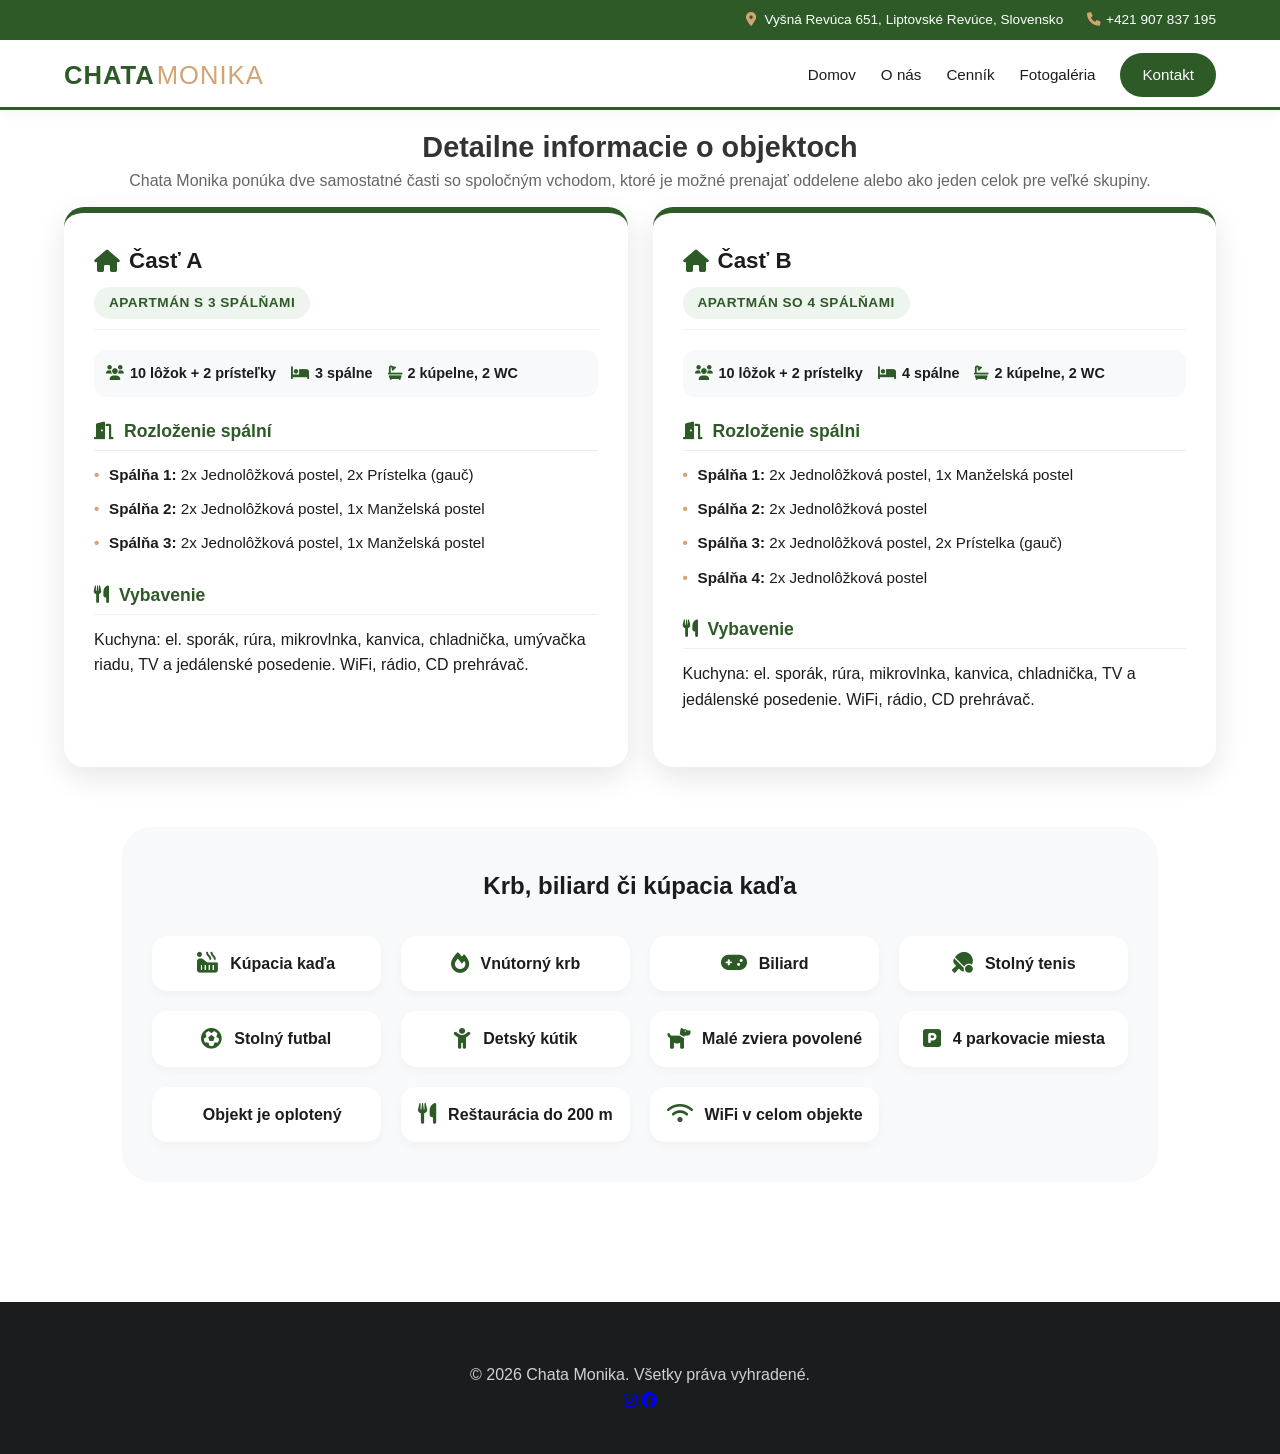
==== commit 68e8f01e: "SVK" ====
--- a/additional.html
+++ b/additional.html
@@ -29,7 +29,7 @@
 
     <div class="topbar">
         <div class="topbar-content">
-            <span><i class="fas fa-map-marker-alt"></i> Vyšná Revúca 651, Liptovské Revúce, Slovenská Republika</span>
+            <span><i class="fas fa-map-marker-alt"></i> Vyšná Revúca 651, Liptovské Revúce, Slovensko</span>
             <span><i class="fas fa-phone"></i>+421 907 837 195</span>
         </div>
     </div>
